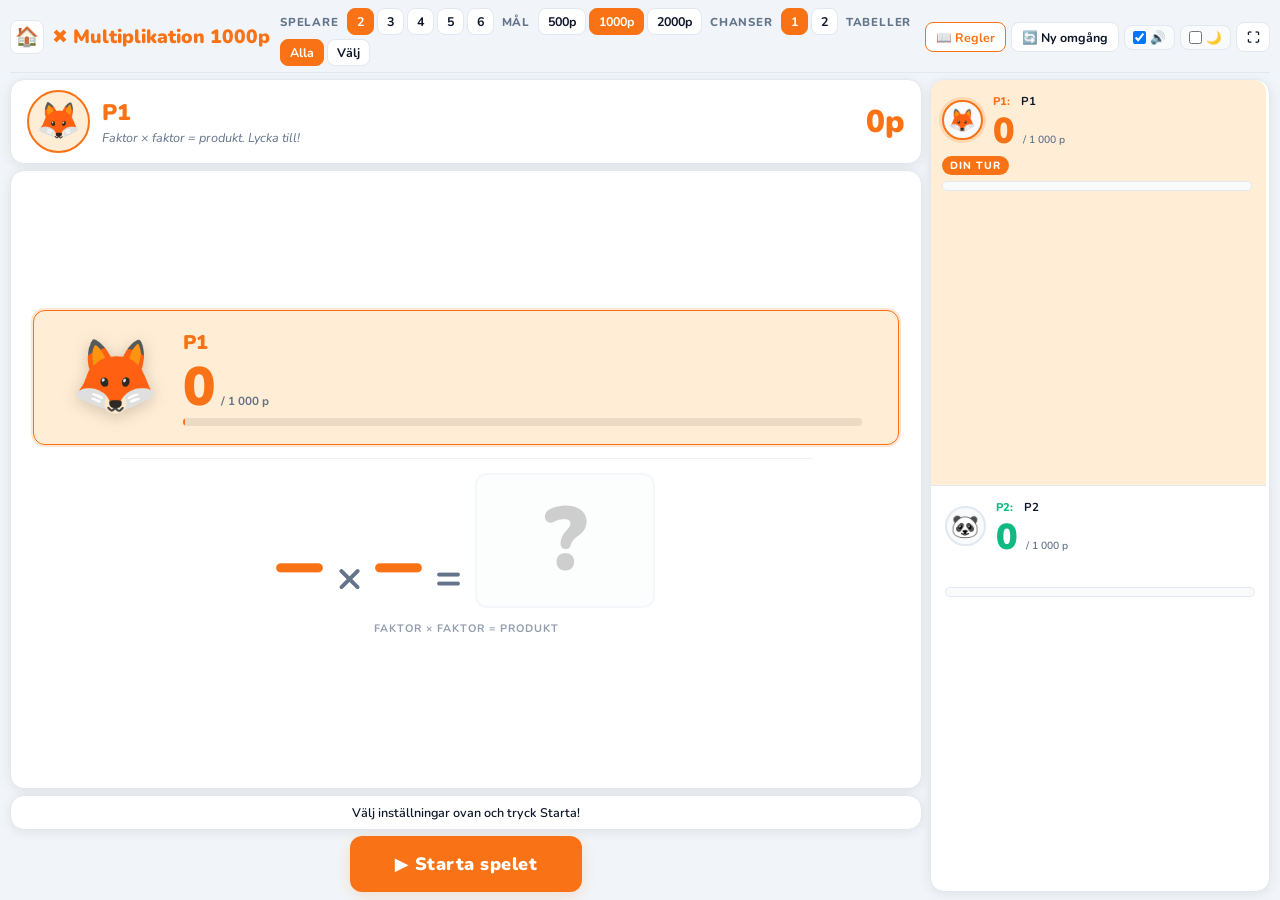
==== Multiplikation/index.html @ 30471312 "Synkar lokalt projekt" ====
<!DOCTYPE html>
<html lang="sv">
<head>
  <meta charset="UTF-8"/>
  <meta name="viewport" content="width=device-width, initial-scale=1.0"/>
  <title>Multiplikation 1000p</title>
  <link rel="stylesheet" href="styles.css"/>
</head>
<body>

  <!-- REGELSPOPUP -->
  <div id="rulesOverlay" class="rules-overlay hidden">
    <div class="rules-box">
      <button id="rulesClose" class="rules-close">✕</button>
      <div class="rules-title">📖 Regler &amp; inställningar</div>
      <div class="rules-body">
        <div class="rules-section">
          <div class="rules-heading">🎯 Mål</div>
          <p>Spelarna turas om att lösa multiplikationsuppgifter. Den som först når poängmålet vinner!</p>
        </div>
        <div class="rules-section">
          <div class="rules-heading">✖️ Hur det fungerar</div>
          <p>En uppgift visas — t.ex. <strong>7 × 8 = ?</strong><br>
          Skriv svaret och tryck <strong>Enter</strong>.<br>
          Rätt svar ger poäng lika med produkten (7 × 8 = 56 poäng).<br>
          Fel svar ger inga poäng — nästa spelare fortsätter.</p>
        </div>
        <div class="rules-section">
          <div class="rules-heading">⚙️ Inställningar</div>
          <p><strong>Spelare:</strong> 2–6 st. Döp om och välj emoji i spelarkorten.<br>
          <strong>Mål:</strong> 500, 1 000 eller 2 000 poäng för vinst.<br>
          <strong>Chanser:</strong> 1 = ett försök. 2 = extra försök med ledtråd.<br>
          <strong>Tabeller:</strong> Alla (1–10) eller välj specifika.</p>
        </div>
        <div class="rules-section">
          <div class="rules-heading">💡 Mattetermer</div>
          <p><strong>Faktor × faktor = produkt.</strong><br>
          Multiplikation är upprepad addition — 4 × 3 = 4 + 4 + 4 = 12.</p>
        </div>
      </div>
    </div>
  </div>

  <!-- HEADER med inställningar -->
  <header class="app-header">

    <div class="header-left">
      <a href="../index.html" class="home-btn" title="Startsidan">🏠</a>
      <h1 class="app-title">✖️ Multiplikation 1000p</h1>
    </div>

    <div class="settings-row" id="settingsRow">
      <span class="setting-label">Spelare</span>
      <div class="setting-group" id="playerBtns">
        <button class="xs active-preset" data-players="2">2</button>
        <button class="xs" data-players="3">3</button>
        <button class="xs" data-players="4">4</button>
        <button class="xs" data-players="5">5</button>
        <button class="xs" data-players="6">6</button>
      </div>

      <span class="setting-label">Mål</span>
      <div class="setting-group" id="goalBtns">
        <button class="xs" data-goal="500">500p</button>
        <button class="xs active-preset" data-goal="1000">1000p</button>
        <button class="xs" data-goal="2000">2000p</button>
      </div>

      <span class="setting-label">Chanser</span>
      <div class="setting-group" id="chancesBtns">
        <button class="xs active-preset" data-chances="1">1</button>
        <button class="xs" data-chances="2">2</button>
      </div>

      <span class="setting-label">Tabeller</span>
      <div class="setting-group" id="presetBtns">
        <button class="xs active-preset" data-preset="all">Alla</button>
        <button class="xs" data-preset="custom">Välj</button>
      </div>
      <div class="setting-group hidden" id="customTableRow"></div>
      <span id="settingsLockNote" class="settings-lock-note hidden">🔒 Ny omgång för att ändra</span>
    </div>

    <div class="header-right">
      <button id="rulesBtn" class="tool-btn rules-tool-btn">📖 Regler</button>
      <button id="resetBtn" class="tool-btn">🔄 Ny omgång</button>
      <label class="switch"><input type="checkbox" id="muteChk" checked/> 🔊</label>
      <label class="switch"><input type="checkbox" id="darkChk"/> 🌙</label>
      <button id="fsBtn" class="tool-btn">⛶</button>
    </div>

  </header>

  <!-- SPELET -->
  <div class="game-main">

    <div class="question-column">

      <div id="activeBanner" class="active-banner panel">
        <div id="activeAvatar" class="active-avatar">🦊</div>
        <div class="active-info">
          <div id="activeName" class="active-name">P1</div>
          <div id="activeComment" class="active-comment">Välj inställningar ovan och tryck Starta!</div>
        </div>
        <div id="activeScore" class="active-score">0p</div>
      </div>

      <div id="questionBox" class="question-box panel">
        <div id="playerStage" class="player-stage">
          <div id="stageEmoji" class="stage-emoji">🦊</div>
          <div class="stage-meta">
            <div id="stageName" class="stage-name">P1</div>
            <div class="stage-score-row">
              <span id="stageScore" class="stage-score">0</span>
              <span id="stageGoal"  class="stage-goal">/ 1 000 p</span>
            </div>
            <div class="stage-bar-track">
              <div id="stageBarFill" class="stage-bar-fill"></div>
            </div>
          </div>
        </div>

        <div class="question-divider"></div>

        <div id="questionDisplay" class="question-display">
          <span id="factorA" class="qnum">–</span>
          <span class="qlabel" id="labelA"></span>
          <span class="qop">×</span>
          <span id="factorB" class="qnum">–</span>
          <span class="qlabel" id="labelB"></span>
          <span class="qop">=</span>
          <input id="answerInput" class="answer-input" type="number"
                 inputmode="numeric" placeholder="?" autocomplete="off" disabled/>
        </div>
        <div id="termLabel" class="term-label">faktor × faktor = produkt</div>
        <div id="attemptsRow" class="attempts-row">
          <span class="attempt-dot" id="dot1"></span>
          <span class="attempt-dot" id="dot2"></span>
        </div>
      </div>

      <div id="statusBar" class="status-bar panel">Välj inställningar ovan och tryck Starta!</div>
      <button id="startBtn" class="start-btn">▶ Starta spelet</button>

    </div>

    <div class="side-column">
      <div class="panel players-panel">
        <div id="players" class="players"></div>
      </div>
    </div>

  </div>

  <div id="emojiPicker" class="emoji-picker hidden"></div>
  <canvas id="confettiCanvas" class="confetti-canvas"></canvas>
  <script src="game.js"></script>
</body>
</html>
---- Multiplikation/styles.css ----
/* ============================================================
   MULTIPLIKATION 1000p v8 — styles.css
   ============================================================ */
@import url('https://fonts.googleapis.com/css2?family=Nunito:wght@400;600;700;800;900&display=swap');

:root {
  --bg:          #f1f5f9;
  --text:        #0f172a;
  --muted:       #64748b;
  --card:        #ffffff;
  --panel-shadow:0 2px 12px rgba(2,6,23,.08);
  --grid:        #e2e8f0;
  --cell-fill-2: #f8fafc;

  --active:      #f97316;
  --active-glow: rgba(249,115,22,.15);
  --active-weak: #ffedd5;
}
html[data-theme="dark"] {
  --bg:          #0f172a;
  --text:        #e5e7eb;
  --muted:       #94a3b8;
  --card:        #1e293b;
  --panel-shadow:0 4px 18px rgba(0,0,0,.32);
  --grid:        #334155;
  --cell-fill-2: #0f172a;
  --active-weak: #1e1208;
}

*,*::before,*::after { box-sizing:border-box; margin:0; padding:0; }
html,body { height:100dvh; overflow:hidden; }
body {
  height:100dvh; overflow:hidden;
  display:flex; flex-direction:column;
  gap:6px; padding:0 10px 8px;
  color:var(--text);
  font-family:'Nunito',system-ui,sans-serif;
  background:var(--bg);
  transition:background .3s;
}
button { cursor:pointer; font-family:inherit; border-radius:8px; border:1px solid var(--grid); background:var(--card); color:var(--text); transition:transform .1s,opacity .2s; }
button:hover:not(:disabled) { transform:translateY(-1px); }
button:active:not(:disabled) { transform:scale(.97); }
button:disabled { opacity:.45; cursor:not-allowed; }
input { font-family:'Nunito',system-ui,sans-serif; }
input[type=number]::-webkit-inner-spin-button,
input[type=number]::-webkit-outer-spin-button { -webkit-appearance:none; }
a { text-decoration:none; }

/* ── HEADER ─────────────────────────────────────── */
.app-header {
  flex:0 0 auto;
  display:flex; align-items:center;
  gap:10px;
  padding:8px 0 6px;
  border-bottom:1.5px solid var(--grid);
  flex-wrap:wrap;
}

.header-left {
  display:flex; align-items:center; gap:8px; flex-shrink:0;
}
.home-btn {
  font-size:1.2rem; width:34px; height:34px;
  display:flex; align-items:center; justify-content:center;
  border-radius:8px; border:1.5px solid var(--grid);
  background:var(--card);
  transition:border-color .15s,transform .1s;
}
.home-btn:hover { border-color:var(--active); transform:scale(1.1); }

.app-title {
  font-size:clamp(.85rem,1.8vw,1.2rem);
  font-weight:900;
  color:var(--active);
  white-space:nowrap;
}

/* Settings in header */
.settings-row {
  flex:1; min-width:0;
  display:flex; flex-wrap:wrap; gap:4px 8px;
  align-items:center;
}
.setting-label {
  font-size:.72rem; color:var(--muted); font-weight:800;
  text-transform:uppercase; letter-spacing:.8px;
  white-space:nowrap;
}
.setting-group { display:flex; gap:3px; }
.setting-group.hidden { display:none; }

button.xs { padding:4px 9px; font-size:.78rem; font-weight:700; }
.active-preset {
  background:var(--active) !important;
  color:#fff !important;
  border-color:var(--active) !important;
}

.settings-lock-note {
  font-size:.72rem; color:var(--muted);
  padding:3px 8px; border-radius:6px;
  border:1px solid var(--grid);
  background:var(--cell-fill-2);
  white-space:nowrap;
}
.settings-lock-note.hidden { display:none; }

/* Right tools */
.header-right {
  display:flex; align-items:center; gap:5px; flex-shrink:0; flex-wrap:wrap;
}
.tool-btn {
  height:30px; padding:0 10px;
  font-size:.78rem; font-weight:700;
  transition:border-color .15s,transform .1s;
}
.rules-tool-btn { border-color:var(--active); color:var(--active); }
.rules-tool-btn:hover { background:var(--active-weak); }

label.switch {
  display:inline-flex; gap:4px; align-items:center;
  padding:3px 8px; border:1px solid var(--grid);
  border-radius:8px; background:var(--cell-fill-2);
  cursor:pointer; font-size:.78rem; font-weight:700;
}
label.switch:hover { border-color:var(--active); }

/* ── RULES POPUP ─────────────────────────────────── */
.rules-overlay {
  position:fixed; inset:0; z-index:500;
  background:rgba(0,0,0,.45);
  display:flex; align-items:center; justify-content:center;
  padding:16px;
}
.rules-overlay.hidden { display:none; }
.rules-box {
  background:var(--card);
  border:2px solid var(--active);
  border-radius:18px;
  padding:clamp(20px,4vw,36px) clamp(20px,4vw,44px);
  width:min(100%,560px);
  max-height:85dvh; overflow-y:auto;
  box-shadow:0 0 0 4px var(--active-glow),0 20px 60px rgba(0,0,0,.2);
  position:relative;
}
.rules-close {
  position:absolute; top:12px; right:14px;
  width:30px; height:30px; border-radius:50%;
  font-size:.9rem; font-weight:900;
  border:1.5px solid var(--grid);
  background:var(--cell-fill-2);
}
.rules-title {
  font-size:clamp(1.1rem,3vw,1.5rem); font-weight:900;
  color:var(--active); margin-bottom:16px; padding-right:32px;
}
.rules-body { display:flex; flex-direction:column; gap:14px; }
.rules-section { display:flex; flex-direction:column; gap:5px; }
.rules-heading {
  font-size:.8rem; font-weight:900;
  text-transform:uppercase; letter-spacing:1px;
  color:var(--muted);
}
.rules-body p { font-size:.9rem; font-weight:600; line-height:1.6; color:var(--text); }
.rules-body strong { color:var(--active); }

/* ── LAYOUT ─────────────────────────────────────── */
.game-main {
  flex:1 1 0; min-height:0;
  display:grid;
  grid-template-columns:1fr 340px;
  gap:8px;
}

/* Panel */
.panel {
  background:var(--card); border-radius:14px;
  border:1.5px solid var(--grid);
  box-shadow:var(--panel-shadow);
  transition:border-color .4s,box-shadow .4s;
}
.panel.accent {
  border-color:var(--active);
  box-shadow:0 0 0 2px var(--active-glow),var(--panel-shadow);
}

/* ── Question column ────────────────────────────── */
.question-column {
  display:flex; flex-direction:column; gap:6px; min-height:0;
}

.active-banner {
  flex:0 0 auto;
  display:flex; align-items:center; gap:12px;
  padding:10px 16px;
}
.active-avatar {
  font-size:clamp(1.8rem,4vmin,2.8rem);
  width:clamp(48px,7vmin,68px); height:clamp(48px,7vmin,68px);
  display:flex; align-items:center; justify-content:center;
  border-radius:50%; background:var(--active-weak);
  border:2.5px solid var(--active); flex-shrink:0;
  transition:background .4s,border-color .4s;
}
.active-info { flex:1; min-width:0; }
.active-name {
  font-size:clamp(1rem,2.5vmin,1.5rem); font-weight:900;
  color:var(--active); transition:color .4s;
  white-space:nowrap; overflow:hidden; text-overflow:ellipsis;
}
.active-comment {
  font-size:clamp(.72rem,1.4vmin,.9rem); color:var(--muted);
  margin-top:2px; font-style:italic; line-height:1.3;
}
.active-score {
  font-size:clamp(1.4rem,3.5vmin,2.2rem); font-weight:900;
  color:var(--active); transition:color .4s; white-space:nowrap;
}

/* Question box */
.question-box {
  flex:1 1 0; min-height:0;
  display:flex; flex-direction:column;
  align-items:center; justify-content:center;
  gap:clamp(6px,1.5vmin,14px);
  padding:clamp(10px,2.5vmin,22px);
}

.player-stage {
  display:flex; align-items:center;
  gap:clamp(12px,2.5vmin,24px); width:100%;
  padding:clamp(8px,2vmin,18px) clamp(16px,4vmin,40px);
  background:var(--active-weak); border-radius:12px;
  border:1.5px solid var(--active);
  box-shadow:0 0 0 2px var(--active-glow);
  transition:background .4s,border-color .4s,box-shadow .4s;
  flex-shrink:0;
}
.stage-emoji {
  font-size:clamp(2.8rem,8vmin,5.5rem); line-height:1;
  filter:drop-shadow(0 3px 8px rgba(0,0,0,.18));
  transition:transform .3s cubic-bezier(.34,1.56,.64,1); flex-shrink:0;
}
.player-stage:hover .stage-emoji { transform:scale(1.08) rotate(-4deg); }
.stage-meta { flex:1; min-width:0; display:flex; flex-direction:column; gap:4px; }
.stage-name {
  font-size:clamp(.9rem,2.2vmin,1.3rem); font-weight:900;
  color:var(--active); transition:color .4s;
  white-space:nowrap; overflow:hidden; text-overflow:ellipsis;
}
.stage-score-row { display:flex; align-items:baseline; gap:6px; }
.stage-score {
  font-size:clamp(2rem,6vmin,4rem); font-weight:900;
  color:var(--active); line-height:1; transition:color .4s;
}
.stage-goal { font-size:clamp(.65rem,1.3vmin,.85rem); font-weight:700; color:var(--muted); }
.stage-bar-track {
  height:8px; background:rgba(0,0,0,.08);
  border-radius:6px; overflow:hidden; width:100%;
}
html[data-theme=dark] .stage-bar-track { background:rgba(255,255,255,.1); }
.stage-bar-fill {
  height:100%; border-radius:6px; background:var(--active);
  transition:width .6s cubic-bezier(.34,1.56,.64,1),background .4s; min-width:2px;
}
@keyframes score-pop { 0%{transform:scale(1)} 40%{transform:scale(1.25)} 100%{transform:scale(1)} }
.stage-score.popping { animation:score-pop .35s ease; }

.question-divider { width:80%; height:1px; background:var(--grid); flex-shrink:0; opacity:.6; }

.question-display {
  display:flex; align-items:flex-end; justify-content:center;
  gap:clamp(6px,1.5vmin,16px); flex-wrap:nowrap;
}
.qnum {
  font-size:clamp(3rem,10vmin,6.5rem); font-weight:900;
  color:var(--active); line-height:1; transition:color .4s; position:relative;
}
.qlabel {
  position:absolute; bottom:-1.2em; left:50%;
  transform:translateX(-50%);
  font-size:clamp(.5rem,.9vmin,.7rem); font-weight:700;
  color:var(--muted); white-space:nowrap;
  text-transform:uppercase; letter-spacing:.5px; pointer-events:none;
}
.qop {
  font-size:clamp(1.8rem,5vmin,3.5rem); font-weight:700;
  color:var(--muted); line-height:1; padding-bottom:clamp(2px,1vmin,8px);
}
.answer-input {
  font-size:clamp(3rem,10vmin,6.5rem); font-weight:900;
  width:clamp(100px,20vmin,180px); text-align:center;
  background:var(--cell-fill-2); border:2.5px solid var(--grid);
  border-radius:12px; color:var(--active); padding:4px 8px;
  line-height:1; outline:none;
  transition:border-color .2s,box-shadow .2s,color .4s;
}
.answer-input:focus:not(:disabled) { border-color:var(--active); box-shadow:0 0 0 3px var(--active-glow); }
.answer-input:disabled { opacity:.35; }
.answer-input.correct { background:var(--active-weak); border-color:var(--active); }

.term-label {
  font-size:clamp(.65rem,1.2vmin,.82rem); font-weight:700;
  color:var(--muted); text-transform:uppercase; letter-spacing:1px; opacity:.7;
}
.attempts-row { display:flex; justify-content:center; gap:8px; }
.attempt-dot {
  width:14px; height:14px; border-radius:50%;
  background:var(--cell-fill-2); border:2px solid var(--grid);
  transition:background .2s,border-color .2s,transform .15s;
}
.attempt-dot.used { background:#ef4444; border-color:#b91c1c; transform:scale(1.2); }

/* Start button */
.start-btn {
  flex:0 0 auto;
  padding:clamp(10px,2vmin,16px) clamp(24px,5vmin,48px);
  font-size:clamp(.95rem,2vmin,1.2rem); font-weight:900;
  background:var(--active); color:#fff; border:none; border-radius:12px;
  letter-spacing:.5px;
  box-shadow:0 4px 16px var(--active-glow);
  align-self:center;
  transition:background .4s,transform .15s,box-shadow .3s;
}
.start-btn:hover { transform:translateY(-3px) scale(1.04); box-shadow:0 8px 24px var(--active-glow); }
.start-btn.hidden { display:none; }

/* Status bar */
.status-bar {
  flex:0 0 auto; padding:8px 16px;
  font-size:clamp(.78rem,1.4vmin,.92rem); font-weight:600;
  text-align:center; color:var(--text); min-height:2.4em;
  display:flex; align-items:center; justify-content:center;
}

@keyframes shake { 0%,100%{transform:translateX(0)} 20%{transform:translateX(-8px)} 60%{transform:translateX(8px)} 80%{transform:translateX(-4px)} }
.answer-input.shake { animation:shake .35s ease; }
@keyframes pop { 0%{transform:scale(1)} 40%{transform:scale(1.12)} 100%{transform:scale(1)} }
.question-box.pop { animation:pop .3s ease; }
@keyframes float-up { 0%{opacity:1;transform:translateY(0) scale(1)} 100%{opacity:0;transform:translateY(-80px) scale(1.5)} }
.float-pts {
  position:fixed; pointer-events:none; z-index:500;
  font-size:2rem; font-weight:900; color:#10b981;
  animation:float-up .9s ease-out forwards;
  text-shadow:0 2px 8px rgba(0,0,0,.15);
}

/* ── Side column ────────────────────────────────── */
.side-column { display:flex; flex-direction:column; gap:6px; min-height:0; }
.players-panel { flex:1 1 0; min-height:0; overflow:hidden; }
.players { display:flex; flex-direction:column; height:100%; gap:0; }

.pchip {
  --pc:#999; --glow:rgba(0,0,0,.08);
  display:flex; flex-direction:column; gap:6px;
  padding:10px 14px; border-bottom:1px solid var(--grid);
  flex:1; min-height:0; border-radius:0;
  transition:background .25s,transform .2s;
}
.pchip:first-child { border-radius:12px 12px 0 0; }
.pchip:last-child  { border-bottom:none; border-radius:0 0 12px 12px; }
.pchip:only-child  { border-radius:12px; }
.pchip.is-turn { background:var(--active-weak); transform:translateX(-3px); }
html[data-theme="dark"] .pchip.is-turn { background:rgba(255,255,255,.04); }

.chip-top { display:flex; align-items:center; gap:10px; }
.pchip .avatar {
  width:clamp(32px,4.5vmin,46px); height:clamp(32px,4.5vmin,46px);
  display:grid; place-items:center; font-size:clamp(1.1rem,2.5vmin,1.7rem);
  border-radius:50%; background:var(--cell-fill-2);
  border:2px solid var(--grid); cursor:pointer; flex-shrink:0;
  transition:transform .15s,border-color .2s;
}
.pchip .avatar:hover { transform:scale(1.12); border-color:var(--pc); }
.pchip.is-turn .avatar { border-color:var(--pc); box-shadow:0 0 0 3px var(--glow); }
.chip-info { flex:1; min-width:0; }
.chip-namerow { display:flex; align-items:center; gap:5px; margin-bottom:2px; }
.chip-tag { font-weight:800; font-size:clamp(.7rem,1.2vmin,.85rem); color:var(--pc); white-space:nowrap; }
.pchip input[type=text] {
  flex:1; min-width:0; padding:2px 5px;
  font-size:clamp(.72rem,1.2vmin,.85rem); font-weight:700;
  border-radius:6px; background:transparent; border:1px solid transparent;
  color:var(--text); font-family:inherit;
}
.pchip input[type=text]:focus { background:var(--card); border-color:var(--grid); outline:none; }
.chip-score {
  font-size:clamp(1.6rem,4vmin,2.6rem); font-weight:900;
  color:var(--pc); line-height:1; transition:color .3s;
}
.chip-goal { font-size:clamp(.65rem,1.1vmin,.78rem); color:var(--muted); font-weight:600; margin-left:4px; }
.progress-track {
  height:10px; background:var(--cell-fill-2);
  border-radius:8px; border:1px solid var(--grid); overflow:hidden;
}
.progress-fill { height:100%; border-radius:8px; background:var(--pc); transition:width .55s cubic-bezier(.34,1.56,.64,1); }
.chip-badges { display:flex; gap:4px; flex-wrap:wrap; align-items:center; }
.badge {
  font-size:.65rem; font-weight:800; text-transform:uppercase; letter-spacing:1px;
  padding:2px 8px; border-radius:999px; white-space:nowrap;
}
.badge-turn   { background:var(--pc); color:#fff; opacity:0; transition:opacity .25s; }
.pchip.is-turn .badge-turn { opacity:1; }
.badge-wins   { background:#fbbf24; color:#78350f; }
.badge-streak { background:#ef4444; color:#fff; }
.badge-lead   { background:#22c55e; color:#fff; }

/* ── Emoji picker ───────────────────────────────── */
.emoji-picker {
  position:fixed; z-index:999; background:var(--card);
  border:1.5px solid var(--active); border-radius:14px; padding:10px;
  box-shadow:0 12px 40px rgba(0,0,0,.25);
  display:grid; grid-template-columns:repeat(6,1fr); gap:4px; max-width:280px;
}
.emoji-picker.hidden { display:none; }
.emoji-opt {
  width:40px; height:40px; border-radius:9px;
  border:1px solid transparent; background:var(--cell-fill-2);
  font-size:1.3rem; cursor:pointer; display:grid; place-items:center;
  transition:transform .12s,background .1s;
}
.emoji-opt:hover { transform:scale(1.2); background:var(--card); border-color:var(--active); }
.emoji-opt.selected { border-color:var(--active); background:var(--active-glow,rgba(249,115,22,.1)); }

/* ── Streak toast ───────────────────────────────── */
@keyframes streak-pop { 0%{opacity:0;transform:translate(-50%,-50%) scale(.3)} 60%{transform:translate(-50%,-50%) scale(1.2)} 100%{opacity:1;transform:translate(-50%,-50%) scale(1)} }
.streak-toast {
  position:fixed; top:38%; left:50%; transform:translate(-50%,-50%);
  background:var(--active); color:#fff;
  font-size:1.8rem; font-weight:900; padding:14px 32px; border-radius:16px;
  z-index:800; pointer-events:none;
  animation:streak-pop .4s ease-out forwards;
  box-shadow:0 4px 30px var(--active-glow);
}

/* ── Win overlay ────────────────────────────────── */
.win-overlay {
  position:fixed; inset:0; z-index:900; background:rgba(0,0,0,.5);
  display:flex; align-items:center; justify-content:center;
}
.win-box {
  background:var(--card); border:2.5px solid var(--active);
  border-radius:20px; padding:36px 52px; text-align:center;
  box-shadow:0 0 0 4px var(--active-glow),0 20px 60px rgba(0,0,0,.3);
}
.win-avatar { font-size:4.5rem; margin-bottom:8px; }
.win-label  { font-size:.8rem; font-weight:800; color:var(--muted); letter-spacing:3px; text-transform:uppercase; }
.win-name   { font-size:2.6rem; font-weight:900; color:var(--active); margin:6px 0 4px; }
.win-score  { font-size:1rem; color:var(--muted); margin-bottom:20px; }
.win-btn    { background:var(--active); color:#fff; border:none; font-weight:800; font-size:.95rem; padding:10px 28px; border-radius:10px; }

/* ── Confetti ───────────────────────────────────── */
.confetti-canvas { position:fixed; inset:0; pointer-events:none; z-index:1000; display:none; }

/* ── Responsive ─────────────────────────────────── */
@media (max-width:1100px) { .game-main { grid-template-columns:1fr 290px; } }
@media (max-width:820px) {
  body { overflow-y:auto; height:auto; min-height:100dvh; }
  .game-main { grid-template-columns:1fr; height:auto; }
  .players-panel { flex:0 0 auto; }
  .players { flex-direction:row; overflow-x:auto; }
  .pchip { min-width:170px; flex:0 0 auto; border-bottom:none; border-right:1px solid var(--grid); border-radius:0; }
  .pchip:first-child { border-radius:12px 0 0 12px; }
  .pchip:last-child  { border-right:none; border-radius:0 12px 12px 0; }
  .app-header { gap:6px; }
  .settings-row { gap:3px 6px; }
}
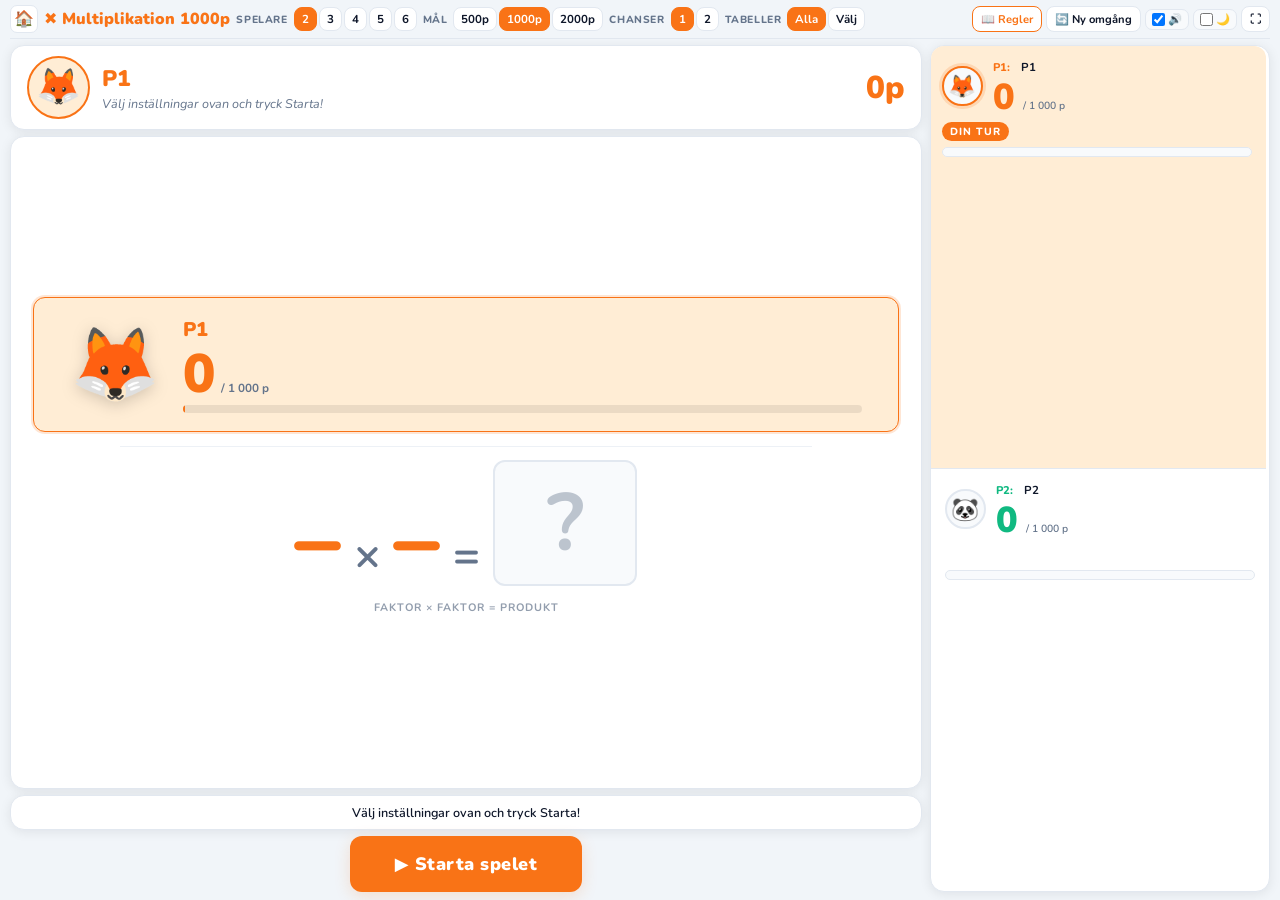
==== commit 03b6fb59: "uppdatering" ====
--- a/Multiplikation/index.html
+++ b/Multiplikation/index.html
@@ -21,7 +21,7 @@
         <div class="rules-section">
           <div class="rules-heading">✖️ Hur det fungerar</div>
           <p>En uppgift visas — t.ex. <strong>7 × 8 = ?</strong><br>
-          Skriv svaret och tryck <strong>Enter</strong>.<br>
+          Tryck siffrorna på tangentbordet och tryck <strong>✓ Svara</strong>.<br>
           Rätt svar ger poäng lika med produkten (7 × 8 = 56 poäng).<br>
           Fel svar ger inga poäng — nästa spelare fortsätter.</p>
         </div>
@@ -129,13 +129,35 @@
           <span id="factorB" class="qnum">–</span>
           <span class="qlabel" id="labelB"></span>
           <span class="qop">=</span>
-          <input id="answerInput" class="answer-input" type="number"
-                 inputmode="numeric" placeholder="?" autocomplete="off" disabled/>
+          <div id="answerDisplay" class="answer-display">
+            <span id="answerValue" class="answer-value">?</span>
+          </div>
+          <!-- Dolt input för tangentbordsstöd på desktop -->
+          <input id="answerInput" class="answer-input-hidden" type="number"
+                 inputmode="numeric" autocomplete="off" tabindex="-1" disabled/>
         </div>
         <div id="termLabel" class="term-label">faktor × faktor = produkt</div>
         <div id="attemptsRow" class="attempts-row">
           <span class="attempt-dot" id="dot1"></span>
           <span class="attempt-dot" id="dot2"></span>
+        </div>
+
+        <!-- EGET SIFFERTANGENTBORD -->
+        <div id="numpad" class="numpad hidden">
+          <div class="numpad-grid">
+            <button class="np-btn" data-val="7">7</button>
+            <button class="np-btn" data-val="8">8</button>
+            <button class="np-btn" data-val="9">9</button>
+            <button class="np-btn" data-val="4">4</button>
+            <button class="np-btn" data-val="5">5</button>
+            <button class="np-btn" data-val="6">6</button>
+            <button class="np-btn" data-val="1">1</button>
+            <button class="np-btn" data-val="2">2</button>
+            <button class="np-btn" data-val="3">3</button>
+            <button class="np-btn np-zero" data-val="0">0</button>
+            <button class="np-btn np-del" id="npDel">⌫</button>
+          </div>
+          <button class="np-enter" id="npEnter">✓ Svara</button>
         </div>
       </div>
 
--- a/Multiplikation/styles.css
+++ b/Multiplikation/styles.css
@@ -51,46 +51,46 @@
 .app-header {
   flex:0 0 auto;
   display:flex; align-items:center;
-  gap:10px;
-  padding:8px 0 6px;
+  gap:6px;
+  padding:5px 0 5px;
   border-bottom:1.5px solid var(--grid);
   flex-wrap:wrap;
 }
 
 .header-left {
-  display:flex; align-items:center; gap:8px; flex-shrink:0;
+  display:flex; align-items:center; gap:6px; flex-shrink:0;
 }
 .home-btn {
-  font-size:1.2rem; width:34px; height:34px;
-  display:flex; align-items:center; justify-content:center;
-  border-radius:8px; border:1.5px solid var(--grid);
+  font-size:1rem; width:28px; height:28px;
+  display:flex; align-items:center; justify-content:center;
+  border-radius:7px; border:1.5px solid var(--grid);
   background:var(--card);
   transition:border-color .15s,transform .1s;
 }
 .home-btn:hover { border-color:var(--active); transform:scale(1.1); }
 
 .app-title {
-  font-size:clamp(.85rem,1.8vw,1.2rem);
+  font-size:clamp(.75rem,1.4vw,1rem);
   font-weight:900;
   color:var(--active);
   white-space:nowrap;
 }
 
-/* Settings in header */
+/* Settings in header — compact */
 .settings-row {
   flex:1; min-width:0;
-  display:flex; flex-wrap:wrap; gap:4px 8px;
+  display:flex; flex-wrap:wrap; gap:3px 6px;
   align-items:center;
 }
 .setting-label {
-  font-size:.72rem; color:var(--muted); font-weight:800;
-  text-transform:uppercase; letter-spacing:.8px;
+  font-size:.65rem; color:var(--muted); font-weight:800;
+  text-transform:uppercase; letter-spacing:.6px;
   white-space:nowrap;
 }
-.setting-group { display:flex; gap:3px; }
+.setting-group { display:flex; gap:2px; }
 .setting-group.hidden { display:none; }
 
-button.xs { padding:4px 9px; font-size:.78rem; font-weight:700; }
+button.xs { padding:3px 7px; font-size:.72rem; font-weight:700; }
 .active-preset {
   background:var(--active) !important;
   color:#fff !important;
@@ -98,8 +98,8 @@
 }
 
 .settings-lock-note {
-  font-size:.72rem; color:var(--muted);
-  padding:3px 8px; border-radius:6px;
+  font-size:.65rem; color:var(--muted);
+  padding:2px 7px; border-radius:6px;
   border:1px solid var(--grid);
   background:var(--cell-fill-2);
   white-space:nowrap;
@@ -108,21 +108,21 @@
 
 /* Right tools */
 .header-right {
-  display:flex; align-items:center; gap:5px; flex-shrink:0; flex-wrap:wrap;
+  display:flex; align-items:center; gap:4px; flex-shrink:0; flex-wrap:wrap;
 }
 .tool-btn {
-  height:30px; padding:0 10px;
-  font-size:.78rem; font-weight:700;
+  height:26px; padding:0 8px;
+  font-size:.7rem; font-weight:700;
   transition:border-color .15s,transform .1s;
 }
 .rules-tool-btn { border-color:var(--active); color:var(--active); }
 .rules-tool-btn:hover { background:var(--active-weak); }
 
 label.switch {
-  display:inline-flex; gap:4px; align-items:center;
-  padding:3px 8px; border:1px solid var(--grid);
-  border-radius:8px; background:var(--cell-fill-2);
-  cursor:pointer; font-size:.78rem; font-weight:700;
+  display:inline-flex; gap:3px; align-items:center;
+  padding:2px 6px; border:1px solid var(--grid);
+  border-radius:7px; background:var(--cell-fill-2);
+  cursor:pointer; font-size:.7rem; font-weight:700;
 }
 label.switch:hover { border-color:var(--active); }
 
@@ -288,17 +288,90 @@
   font-size:clamp(1.8rem,5vmin,3.5rem); font-weight:700;
   color:var(--muted); line-height:1; padding-bottom:clamp(2px,1vmin,8px);
 }
-.answer-input {
-  font-size:clamp(3rem,10vmin,6.5rem); font-weight:900;
-  width:clamp(100px,20vmin,180px); text-align:center;
-  background:var(--cell-fill-2); border:2.5px solid var(--grid);
-  border-radius:12px; color:var(--active); padding:4px 8px;
-  line-height:1; outline:none;
-  transition:border-color .2s,box-shadow .2s,color .4s;
-}
-.answer-input:focus:not(:disabled) { border-color:var(--active); box-shadow:0 0 0 3px var(--active-glow); }
-.answer-input:disabled { opacity:.35; }
-.answer-input.correct { background:var(--active-weak); border-color:var(--active); }
+/* Answer display (replaces input) */
+.answer-display {
+  min-width:clamp(80px,16vmin,160px);
+  height:clamp(70px,14vmin,130px);
+  display:flex; align-items:center; justify-content:center;
+  background:var(--cell-fill-2);
+  border:2.5px solid var(--grid);
+  border-radius:12px;
+  transition:border-color .2s,box-shadow .2s,background .2s;
+  position:relative;
+}
+.answer-display.active {
+  border-color:var(--active);
+  box-shadow:0 0 0 3px var(--active-glow);
+}
+.answer-display.correct {
+  background:var(--active-weak);
+  border-color:var(--active);
+}
+.answer-display.shake { animation:shake .35s ease; }
+.answer-value {
+  font-size:clamp(2.5rem,9vmin,5.5rem);
+  font-weight:900;
+  color:var(--active);
+  line-height:1;
+  min-width:1ch; text-align:center;
+}
+.answer-value.placeholder { color:var(--muted); opacity:.4; font-weight:700; }
+
+/* Hidden real input (desktop keyboard fallback) */
+.answer-input-hidden {
+  position:absolute; opacity:0; pointer-events:none;
+  width:1px; height:1px; border:none; outline:none;
+}
+
+/* ── NUMPAD ─────────────────────────────────────── */
+.numpad {
+  width:100%;
+  display:flex; flex-direction:column; gap:6px;
+  padding:8px 0 0;
+}
+.numpad.hidden { display:none; }
+
+.numpad-grid {
+  display:grid;
+  grid-template-columns:repeat(3, 1fr);
+  gap:6px;
+}
+.np-btn {
+  aspect-ratio:1.6;
+  font-size:clamp(1.4rem,4vmin,2.2rem);
+  font-weight:900;
+  border-radius:12px;
+  border:2px solid var(--grid) !important;
+  background:var(--card);
+  color:var(--text);
+  transition:background .1s,transform .08s,border-color .1s;
+  display:flex; align-items:center; justify-content:center;
+  -webkit-tap-highlight-color:transparent;
+  touch-action:manipulation;
+}
+.np-btn:hover:not(:disabled) { border-color:var(--active) !important; color:var(--active); transform:none; }
+.np-btn:active:not(:disabled) { background:var(--active-weak); transform:scale(.94); }
+.np-del {
+  font-size:clamp(1.1rem,3vmin,1.6rem);
+  color:var(--muted);
+  border-color:var(--grid) !important;
+}
+.np-del:active { background:#fee2e2 !important; }
+.np-zero { grid-column:span 2; aspect-ratio:auto; padding:10px; }
+.np-enter {
+  width:100%; padding:clamp(10px,2vmin,16px);
+  font-size:clamp(1rem,2.5vmin,1.4rem);
+  font-weight:900;
+  background:var(--active); color:#fff; border:none !important;
+  border-radius:12px;
+  box-shadow:0 4px 16px var(--active-glow);
+  transition:background .2s,transform .1s,opacity .2s;
+  -webkit-tap-highlight-color:transparent;
+  touch-action:manipulation;
+}
+.np-enter:hover:not(:disabled) { transform:none; }
+.np-enter:active:not(:disabled) { transform:scale(.97); }
+.np-enter:disabled { opacity:.35; }
 
 .term-label {
   font-size:clamp(.65rem,1.2vmin,.82rem); font-weight:700;
@@ -335,7 +408,7 @@
 }
 
 @keyframes shake { 0%,100%{transform:translateX(0)} 20%{transform:translateX(-8px)} 60%{transform:translateX(8px)} 80%{transform:translateX(-4px)} }
-.answer-input.shake { animation:shake .35s ease; }
+.answer-display.shake { animation:shake .35s ease; }
 @keyframes pop { 0%{transform:scale(1)} 40%{transform:scale(1.12)} 100%{transform:scale(1)} }
 .question-box.pop { animation:pop .3s ease; }
 @keyframes float-up { 0%{opacity:1;transform:translateY(0) scale(1)} 100%{opacity:0;transform:translateY(-80px) scale(1.5)} }
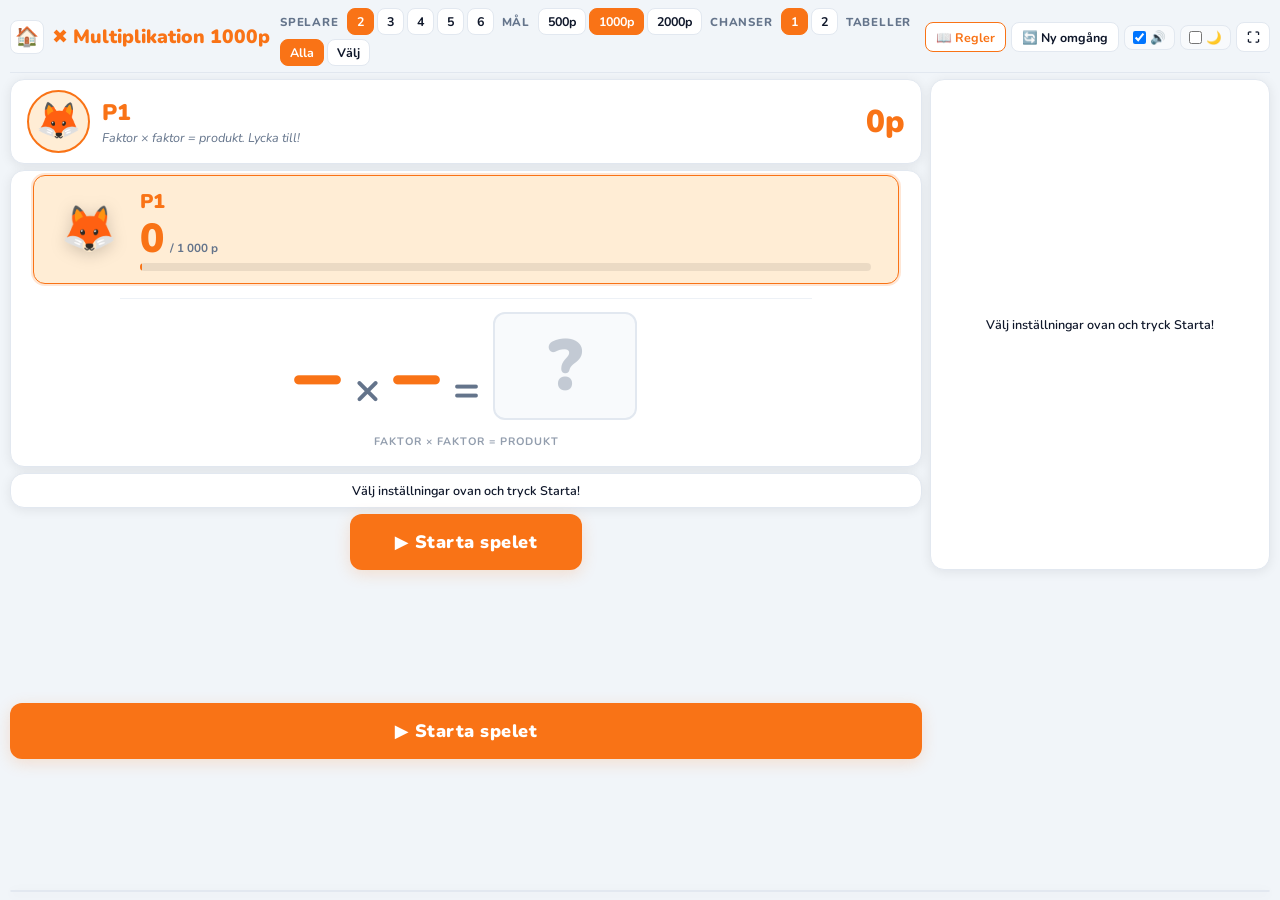
==== commit 8e91c8cb: "update" ====
--- a/Multiplikation/index.html
+++ b/Multiplikation/index.html
@@ -21,7 +21,7 @@
         <div class="rules-section">
           <div class="rules-heading">✖️ Hur det fungerar</div>
           <p>En uppgift visas — t.ex. <strong>7 × 8 = ?</strong><br>
-          Tryck siffrorna på tangentbordet och tryck <strong>✓ Svara</strong>.<br>
+          Skriv svaret och tryck <strong>Enter</strong>.<br>
           Rätt svar ger poäng lika med produkten (7 × 8 = 56 poäng).<br>
           Fel svar ger inga poäng — nästa spelare fortsätter.</p>
         </div>
@@ -130,36 +130,43 @@
           <span class="qlabel" id="labelB"></span>
           <span class="qop">=</span>
           <div id="answerDisplay" class="answer-display">
-            <span id="answerValue" class="answer-value">?</span>
+            <span id="answerValue" class="answer-value placeholder">?</span>
           </div>
-          <!-- Dolt input för tangentbordsstöd på desktop -->
-          <input id="answerInput" class="answer-input-hidden" type="number"
-                 inputmode="numeric" autocomplete="off" tabindex="-1" disabled/>
         </div>
+
         <div id="termLabel" class="term-label">faktor × faktor = produkt</div>
+
         <div id="attemptsRow" class="attempts-row">
           <span class="attempt-dot" id="dot1"></span>
           <span class="attempt-dot" id="dot2"></span>
         </div>
 
-        <!-- EGET SIFFERTANGENTBORD -->
-        <div id="numpad" class="numpad hidden">
-          <div class="numpad-grid">
-            <button class="np-btn" data-val="7">7</button>
-            <button class="np-btn" data-val="8">8</button>
-            <button class="np-btn" data-val="9">9</button>
-            <button class="np-btn" data-val="4">4</button>
-            <button class="np-btn" data-val="5">5</button>
-            <button class="np-btn" data-val="6">6</button>
-            <button class="np-btn" data-val="1">1</button>
-            <button class="np-btn" data-val="2">2</button>
-            <button class="np-btn" data-val="3">3</button>
-            <button class="np-btn np-zero" data-val="0">0</button>
-            <button class="np-btn np-del" id="npDel">⌫</button>
-          </div>
-          <button class="np-enter" id="npEnter">✓ Svara</button>
+        <!-- SIFFERRAD — alltid synlig, inget systemtangentbord -->
+        <div id="numRow" class="num-row hidden">
+          <button class="num-btn" data-n="1">1</button>
+          <button class="num-btn" data-n="2">2</button>
+          <button class="num-btn" data-n="3">3</button>
+          <button class="num-btn" data-n="4">4</button>
+          <button class="num-btn" data-n="5">5</button>
+          <button class="num-btn" data-n="6">6</button>
+          <button class="num-btn" data-n="7">7</button>
+          <button class="num-btn" data-n="8">8</button>
+          <button class="num-btn" data-n="9">9</button>
+          <button class="num-btn" data-n="0">0</button>
+          <button class="num-btn num-del" id="numDel">⌫</button>
+          <button class="num-btn num-ok" id="numOk">✓</button>
         </div>
+
+        <!-- Dolt input för desktop-tangentbord -->
+        <input id="answerInput" style="position:absolute;opacity:0;pointer-events:none;width:1px;height:1px;" 
+               type="number" inputmode="numeric" autocomplete="off" disabled/>
+
       </div>
+
+      <div id="statusBar" class="status-bar panel">Välj inställningar ovan och tryck Starta!</div>
+      <button id="startBtn" class="start-btn">▶ Starta spelet</button>
+
+    </div>
 
       <div id="statusBar" class="status-bar panel">Välj inställningar ovan och tryck Starta!</div>
       <button id="startBtn" class="start-btn">▶ Starta spelet</button>
--- a/Multiplikation/styles.css
+++ b/Multiplikation/styles.css
@@ -28,7 +28,7 @@
 }
 
 *,*::before,*::after { box-sizing:border-box; margin:0; padding:0; }
-html,body { height:100dvh; overflow:hidden; }
+html,body { height:100dvh; }
 body {
   height:100dvh; overflow:hidden;
   display:flex; flex-direction:column;
@@ -51,46 +51,46 @@
 .app-header {
   flex:0 0 auto;
   display:flex; align-items:center;
-  gap:6px;
-  padding:5px 0 5px;
+  gap:10px;
+  padding:8px 0 6px;
   border-bottom:1.5px solid var(--grid);
   flex-wrap:wrap;
 }
 
 .header-left {
-  display:flex; align-items:center; gap:6px; flex-shrink:0;
+  display:flex; align-items:center; gap:8px; flex-shrink:0;
 }
 .home-btn {
-  font-size:1rem; width:28px; height:28px;
-  display:flex; align-items:center; justify-content:center;
-  border-radius:7px; border:1.5px solid var(--grid);
+  font-size:1.2rem; width:34px; height:34px;
+  display:flex; align-items:center; justify-content:center;
+  border-radius:8px; border:1.5px solid var(--grid);
   background:var(--card);
   transition:border-color .15s,transform .1s;
 }
 .home-btn:hover { border-color:var(--active); transform:scale(1.1); }
 
 .app-title {
-  font-size:clamp(.75rem,1.4vw,1rem);
+  font-size:clamp(.85rem,1.8vw,1.2rem);
   font-weight:900;
   color:var(--active);
   white-space:nowrap;
 }
 
-/* Settings in header — compact */
+/* Settings in header */
 .settings-row {
   flex:1; min-width:0;
-  display:flex; flex-wrap:wrap; gap:3px 6px;
+  display:flex; flex-wrap:wrap; gap:4px 8px;
   align-items:center;
 }
 .setting-label {
-  font-size:.65rem; color:var(--muted); font-weight:800;
-  text-transform:uppercase; letter-spacing:.6px;
+  font-size:.72rem; color:var(--muted); font-weight:800;
+  text-transform:uppercase; letter-spacing:.8px;
   white-space:nowrap;
 }
-.setting-group { display:flex; gap:2px; }
+.setting-group { display:flex; gap:3px; }
 .setting-group.hidden { display:none; }
 
-button.xs { padding:3px 7px; font-size:.72rem; font-weight:700; }
+button.xs { padding:4px 9px; font-size:.78rem; font-weight:700; }
 .active-preset {
   background:var(--active) !important;
   color:#fff !important;
@@ -98,8 +98,8 @@
 }
 
 .settings-lock-note {
-  font-size:.65rem; color:var(--muted);
-  padding:2px 7px; border-radius:6px;
+  font-size:.72rem; color:var(--muted);
+  padding:3px 8px; border-radius:6px;
   border:1px solid var(--grid);
   background:var(--cell-fill-2);
   white-space:nowrap;
@@ -108,21 +108,21 @@
 
 /* Right tools */
 .header-right {
-  display:flex; align-items:center; gap:4px; flex-shrink:0; flex-wrap:wrap;
+  display:flex; align-items:center; gap:5px; flex-shrink:0; flex-wrap:wrap;
 }
 .tool-btn {
-  height:26px; padding:0 8px;
-  font-size:.7rem; font-weight:700;
+  height:30px; padding:0 10px;
+  font-size:.78rem; font-weight:700;
   transition:border-color .15s,transform .1s;
 }
 .rules-tool-btn { border-color:var(--active); color:var(--active); }
 .rules-tool-btn:hover { background:var(--active-weak); }
 
 label.switch {
-  display:inline-flex; gap:3px; align-items:center;
-  padding:2px 6px; border:1px solid var(--grid);
-  border-radius:7px; background:var(--cell-fill-2);
-  cursor:pointer; font-size:.7rem; font-weight:700;
+  display:inline-flex; gap:4px; align-items:center;
+  padding:3px 8px; border:1px solid var(--grid);
+  border-radius:8px; background:var(--cell-fill-2);
+  cursor:pointer; font-size:.78rem; font-weight:700;
 }
 label.switch:hover { border-color:var(--active); }
 
@@ -230,7 +230,7 @@
 .player-stage {
   display:flex; align-items:center;
   gap:clamp(12px,2.5vmin,24px); width:100%;
-  padding:clamp(8px,2vmin,18px) clamp(16px,4vmin,40px);
+  padding:clamp(5px,1.5vmin,12px) clamp(12px,3vmin,28px);
   background:var(--active-weak); border-radius:12px;
   border:1.5px solid var(--active);
   box-shadow:0 0 0 2px var(--active-glow);
@@ -238,7 +238,7 @@
   flex-shrink:0;
 }
 .stage-emoji {
-  font-size:clamp(2.8rem,8vmin,5.5rem); line-height:1;
+  font-size:clamp(2rem,5vmin,3.5rem); line-height:1;
   filter:drop-shadow(0 3px 8px rgba(0,0,0,.18));
   transition:transform .3s cubic-bezier(.34,1.56,.64,1); flex-shrink:0;
 }
@@ -251,7 +251,7 @@
 }
 .stage-score-row { display:flex; align-items:baseline; gap:6px; }
 .stage-score {
-  font-size:clamp(2rem,6vmin,4rem); font-weight:900;
+  font-size:clamp(1.6rem,4.5vmin,3rem); font-weight:900;
   color:var(--active); line-height:1; transition:color .4s;
 }
 .stage-goal { font-size:clamp(.65rem,1.3vmin,.85rem); font-weight:700; color:var(--muted); }
@@ -288,90 +288,18 @@
   font-size:clamp(1.8rem,5vmin,3.5rem); font-weight:700;
   color:var(--muted); line-height:1; padding-bottom:clamp(2px,1vmin,8px);
 }
-/* Answer display (replaces input) */
-.answer-display {
-  min-width:clamp(80px,16vmin,160px);
-  height:clamp(70px,14vmin,130px);
-  display:flex; align-items:center; justify-content:center;
-  background:var(--cell-fill-2);
-  border:2.5px solid var(--grid);
-  border-radius:12px;
-  transition:border-color .2s,box-shadow .2s,background .2s;
-  position:relative;
-}
-.answer-display.active {
-  border-color:var(--active);
-  box-shadow:0 0 0 3px var(--active-glow);
-}
-.answer-display.correct {
-  background:var(--active-weak);
-  border-color:var(--active);
-}
-.answer-display.shake { animation:shake .35s ease; }
-.answer-value {
-  font-size:clamp(2.5rem,9vmin,5.5rem);
-  font-weight:900;
-  color:var(--active);
-  line-height:1;
-  min-width:1ch; text-align:center;
-}
-.answer-value.placeholder { color:var(--muted); opacity:.4; font-weight:700; }
-
-/* Hidden real input (desktop keyboard fallback) */
-.answer-input-hidden {
-  position:absolute; opacity:0; pointer-events:none;
-  width:1px; height:1px; border:none; outline:none;
-}
-
-/* ── NUMPAD ─────────────────────────────────────── */
-.numpad {
-  width:100%;
-  display:flex; flex-direction:column; gap:6px;
-  padding:8px 0 0;
-}
-.numpad.hidden { display:none; }
-
-.numpad-grid {
-  display:grid;
-  grid-template-columns:repeat(3, 1fr);
-  gap:6px;
-}
-.np-btn {
-  aspect-ratio:1.6;
-  font-size:clamp(1.4rem,4vmin,2.2rem);
-  font-weight:900;
-  border-radius:12px;
-  border:2px solid var(--grid) !important;
-  background:var(--card);
-  color:var(--text);
-  transition:background .1s,transform .08s,border-color .1s;
-  display:flex; align-items:center; justify-content:center;
-  -webkit-tap-highlight-color:transparent;
-  touch-action:manipulation;
-}
-.np-btn:hover:not(:disabled) { border-color:var(--active) !important; color:var(--active); transform:none; }
-.np-btn:active:not(:disabled) { background:var(--active-weak); transform:scale(.94); }
-.np-del {
-  font-size:clamp(1.1rem,3vmin,1.6rem);
-  color:var(--muted);
-  border-color:var(--grid) !important;
-}
-.np-del:active { background:#fee2e2 !important; }
-.np-zero { grid-column:span 2; aspect-ratio:auto; padding:10px; }
-.np-enter {
-  width:100%; padding:clamp(10px,2vmin,16px);
-  font-size:clamp(1rem,2.5vmin,1.4rem);
-  font-weight:900;
-  background:var(--active); color:#fff; border:none !important;
-  border-radius:12px;
-  box-shadow:0 4px 16px var(--active-glow);
-  transition:background .2s,transform .1s,opacity .2s;
-  -webkit-tap-highlight-color:transparent;
-  touch-action:manipulation;
-}
-.np-enter:hover:not(:disabled) { transform:none; }
-.np-enter:active:not(:disabled) { transform:scale(.97); }
-.np-enter:disabled { opacity:.35; }
+.answer-input {
+  font-size:clamp(2.5rem,8vmin,5rem); font-weight:900;
+  width:clamp(90px,18vmin,160px); text-align:center;
+  background:var(--cell-fill-2); border:2.5px solid var(--grid);
+  border-radius:12px; color:var(--active); padding:4px 8px;
+  line-height:1; outline:none;
+  -webkit-tap-highlight-color: transparent;
+  transition:border-color .2s,box-shadow .2s,color .4s;
+}
+.answer-input:focus:not(:disabled) { border-color:var(--active); box-shadow:0 0 0 3px var(--active-glow); }
+.answer-input:disabled { opacity:.35; }
+.answer-input.correct { background:var(--active-weak); border-color:var(--active); }
 
 .term-label {
   font-size:clamp(.65rem,1.2vmin,.82rem); font-weight:700;
@@ -408,7 +336,7 @@
 }
 
 @keyframes shake { 0%,100%{transform:translateX(0)} 20%{transform:translateX(-8px)} 60%{transform:translateX(8px)} 80%{transform:translateX(-4px)} }
-.answer-display.shake { animation:shake .35s ease; }
+.answer-input.shake { animation:shake .35s ease; }
 @keyframes pop { 0%{transform:scale(1)} 40%{transform:scale(1.12)} 100%{transform:scale(1)} }
 .question-box.pop { animation:pop .3s ease; }
 @keyframes float-up { 0%{opacity:1;transform:translateY(0) scale(1)} 100%{opacity:0;transform:translateY(-80px) scale(1.5)} }
@@ -538,3 +466,103 @@
   .app-header { gap:6px; }
   .settings-row { gap:3px 6px; }
 }
+
+/* ── iPad/mobil med tangentbord uppe ─────────────── */
+/* När skärmhöjden minskar pga tangentbord — gör allt mer kompakt */
+@media (max-height: 500px) {
+  .player-stage { display:none; }
+  .question-divider { display:none; }
+  .active-banner { padding:6px 12px; }
+  .active-avatar { width:36px; height:36px; font-size:1.4rem; }
+  .active-name { font-size:.9rem; }
+  .active-score { font-size:1.1rem; }
+  .question-box { gap:6px; padding:8px; justify-content:flex-start; padding-top:12px; }
+  .term-label { display:none; }
+  .status-bar { display:none; }
+  .qnum { font-size:clamp(2.5rem,8vmin,4.5rem); }
+  .qop  { font-size:clamp(1.4rem,4vmin,2.5rem); }
+  .answer-input { font-size:clamp(2rem,7vmin,3.5rem); width:clamp(80px,15vmin,130px); }
+}
+
+@media (max-height: 380px) {
+  .active-banner { display:none; }
+  .question-box { padding:4px 8px; }
+  .qnum { font-size:clamp(2rem,7vmin,3.5rem); }
+}
+
+/* ── SIFFERRAD ──────────────────────────────────── */
+.num-row {
+  display:flex;
+  gap:4px;
+  justify-content:center;
+  flex-wrap:nowrap;
+  padding:6px 0 2px;
+  width:100%;
+}
+.num-row.hidden { display:none; }
+
+.num-btn {
+  flex:1;
+  min-width:0;
+  aspect-ratio:1;
+  max-width:52px;
+  font-size:clamp(.9rem,2.2vmin,1.3rem);
+  font-weight:900;
+  border-radius:9px;
+  border:2px solid var(--active) !important;
+  background:var(--card);
+  color:var(--active);
+  touch-action:manipulation;
+  -webkit-tap-highlight-color:transparent;
+  transition:background .15s,border-color .4s,color .4s,transform .08s;
+  display:flex; align-items:center; justify-content:center;
+}
+.num-btn:hover:not(:disabled) {
+  background:var(--active-weak);
+  transform:none;
+}
+.num-btn:active:not(:disabled) {
+  background:var(--active);
+  color:#fff;
+  transform:scale(.92);
+}
+.num-del {
+  border-color:var(--grid) !important;
+  color:var(--muted);
+  font-size:clamp(.8rem,1.8vmin,1.1rem);
+}
+.num-del:hover:not(:disabled) { border-color:var(--muted) !important; }
+.num-del:active { background:#fee2e2 !important; color:#ef4444 !important; }
+.num-ok {
+  background:var(--active) !important;
+  color:#fff !important;
+  border-color:var(--active) !important;
+}
+.num-ok:disabled { opacity:.35; }
+
+/* Answer display box */
+.answer-display {
+  min-width:clamp(80px,16vmin,150px);
+  height:clamp(60px,12vmin,120px);
+  display:flex; align-items:center; justify-content:center;
+  background:var(--cell-fill-2);
+  border:2.5px solid var(--grid);
+  border-radius:12px;
+  transition:border-color .2s,box-shadow .2s,background .2s;
+}
+.answer-display.active {
+  border-color:var(--active);
+  box-shadow:0 0 0 3px var(--active-glow);
+}
+.answer-display.correct {
+  background:var(--active-weak);
+  border-color:var(--active);
+}
+.answer-display.shake { animation:shake .35s ease; }
+.answer-value {
+  font-size:clamp(2.5rem,8vmin,5rem);
+  font-weight:900;
+  color:var(--active);
+  line-height:1;
+}
+.answer-value.placeholder { color:var(--muted); opacity:.35; }
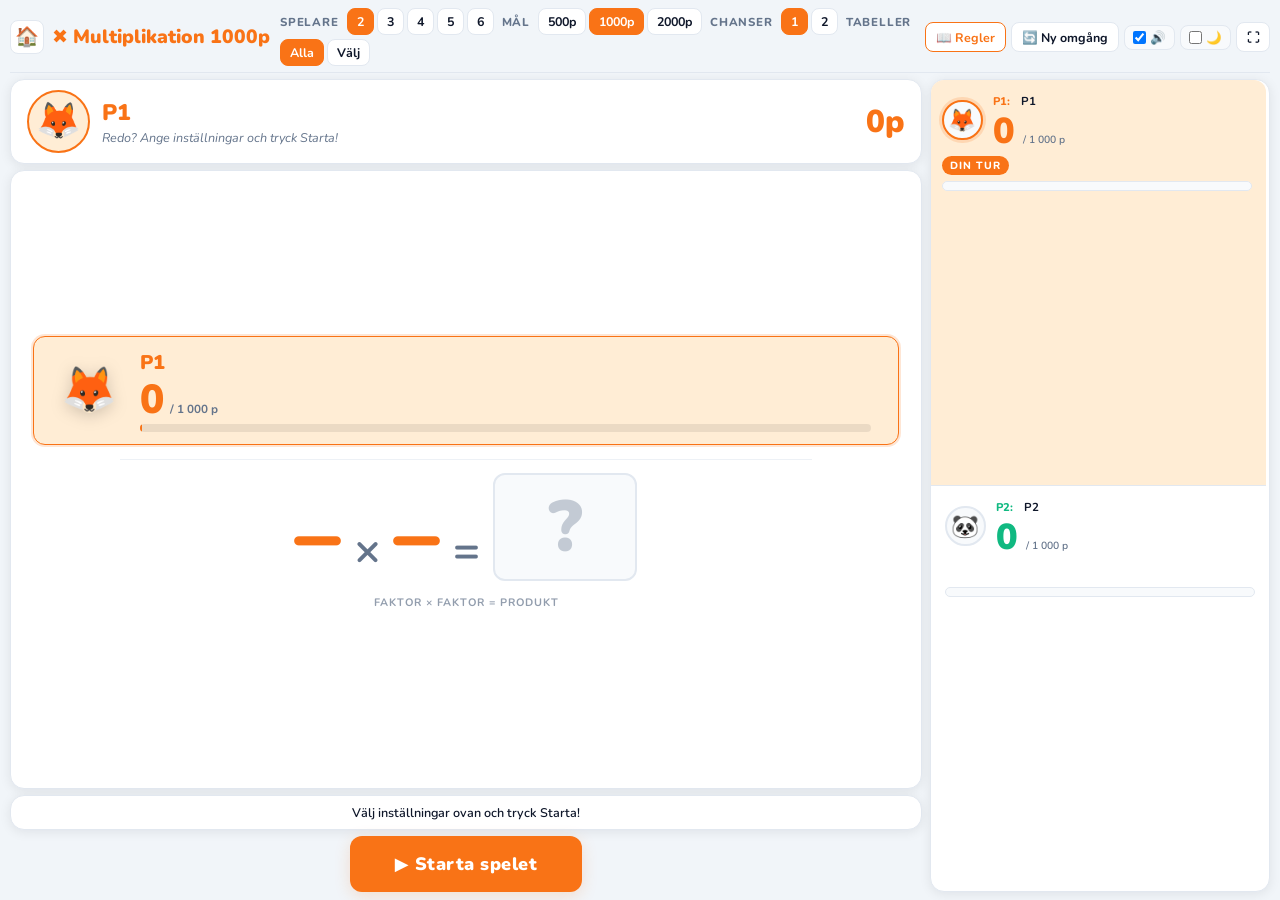
==== commit ae2323a7: "update" ====
--- a/Multiplikation/index.html
+++ b/Multiplikation/index.html
@@ -21,7 +21,7 @@
         <div class="rules-section">
           <div class="rules-heading">✖️ Hur det fungerar</div>
           <p>En uppgift visas — t.ex. <strong>7 × 8 = ?</strong><br>
-          Skriv svaret och tryck <strong>Enter</strong>.<br>
+          Tryck siffrorna och sedan <strong>✓</strong>.<br>
           Rätt svar ger poäng lika med produkten (7 × 8 = 56 poäng).<br>
           Fel svar ger inga poäng — nästa spelare fortsätter.</p>
         </div>
@@ -41,14 +41,12 @@
     </div>
   </div>
 
-  <!-- HEADER med inställningar -->
+  <!-- HEADER -->
   <header class="app-header">
-
     <div class="header-left">
       <a href="../index.html" class="home-btn" title="Startsidan">🏠</a>
       <h1 class="app-title">✖️ Multiplikation 1000p</h1>
     </div>
-
     <div class="settings-row" id="settingsRow">
       <span class="setting-label">Spelare</span>
       <div class="setting-group" id="playerBtns">
@@ -58,20 +56,17 @@
         <button class="xs" data-players="5">5</button>
         <button class="xs" data-players="6">6</button>
       </div>
-
       <span class="setting-label">Mål</span>
       <div class="setting-group" id="goalBtns">
         <button class="xs" data-goal="500">500p</button>
         <button class="xs active-preset" data-goal="1000">1000p</button>
         <button class="xs" data-goal="2000">2000p</button>
       </div>
-
       <span class="setting-label">Chanser</span>
       <div class="setting-group" id="chancesBtns">
         <button class="xs active-preset" data-chances="1">1</button>
         <button class="xs" data-chances="2">2</button>
       </div>
-
       <span class="setting-label">Tabeller</span>
       <div class="setting-group" id="presetBtns">
         <button class="xs active-preset" data-preset="all">Alla</button>
@@ -80,7 +75,6 @@
       <div class="setting-group hidden" id="customTableRow"></div>
       <span id="settingsLockNote" class="settings-lock-note hidden">🔒 Ny omgång för att ändra</span>
     </div>
-
     <div class="header-right">
       <button id="rulesBtn" class="tool-btn rules-tool-btn">📖 Regler</button>
       <button id="resetBtn" class="tool-btn">🔄 Ny omgång</button>
@@ -88,12 +82,12 @@
       <label class="switch"><input type="checkbox" id="darkChk"/> 🌙</label>
       <button id="fsBtn" class="tool-btn">⛶</button>
     </div>
-
   </header>
 
   <!-- SPELET -->
   <div class="game-main">
 
+    <!-- VÄNSTER: Fråga -->
     <div class="question-column">
 
       <div id="activeBanner" class="active-banner panel">
@@ -106,13 +100,14 @@
       </div>
 
       <div id="questionBox" class="question-box panel">
+
         <div id="playerStage" class="player-stage">
           <div id="stageEmoji" class="stage-emoji">🦊</div>
           <div class="stage-meta">
             <div id="stageName" class="stage-name">P1</div>
             <div class="stage-score-row">
               <span id="stageScore" class="stage-score">0</span>
-              <span id="stageGoal"  class="stage-goal">/ 1 000 p</span>
+              <span id="stageGoal" class="stage-goal">/ 1 000 p</span>
             </div>
             <div class="stage-bar-track">
               <div id="stageBarFill" class="stage-bar-fill"></div>
@@ -141,7 +136,7 @@
           <span class="attempt-dot" id="dot2"></span>
         </div>
 
-        <!-- SIFFERRAD — alltid synlig, inget systemtangentbord -->
+        <!-- SIFFERRAD -->
         <div id="numRow" class="num-row hidden">
           <button class="num-btn" data-n="1">1</button>
           <button class="num-btn" data-n="2">2</button>
@@ -154,12 +149,8 @@
           <button class="num-btn" data-n="9">9</button>
           <button class="num-btn" data-n="0">0</button>
           <button class="num-btn num-del" id="numDel">⌫</button>
-          <button class="num-btn num-ok" id="numOk">✓</button>
+          <button class="num-btn num-ok" id="numOk" disabled>✓</button>
         </div>
-
-        <!-- Dolt input för desktop-tangentbord -->
-        <input id="answerInput" style="position:absolute;opacity:0;pointer-events:none;width:1px;height:1px;" 
-               type="number" inputmode="numeric" autocomplete="off" disabled/>
 
       </div>
 
@@ -168,11 +159,7 @@
 
     </div>
 
-      <div id="statusBar" class="status-bar panel">Välj inställningar ovan och tryck Starta!</div>
-      <button id="startBtn" class="start-btn">▶ Starta spelet</button>
-
-    </div>
-
+    <!-- HÖGER: Spelare -->
     <div class="side-column">
       <div class="panel players-panel">
         <div id="players" class="players"></div>
